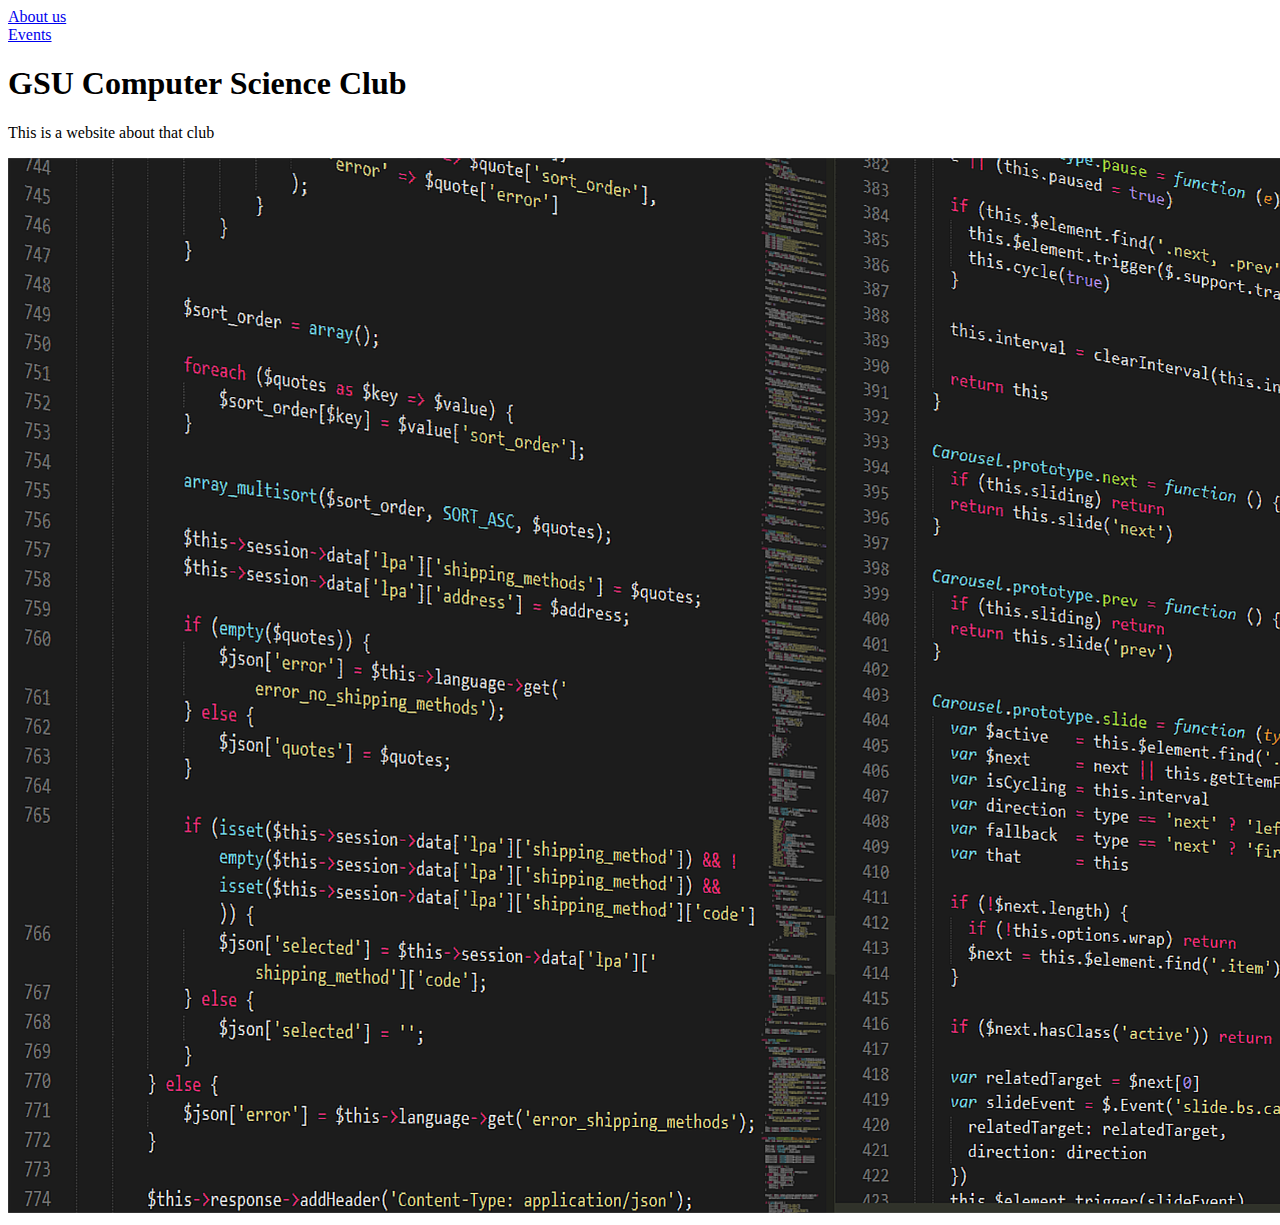
==== index.html @ 52b4e632 "Rename website.html to index.html" ====
<!DOCTYPE html>
<html lang="en">
<head>
    <meta charset="UTF-8">
    <meta http-equiv="X-UA-Compatible" content="IE=edge">
    <meta name="viewport" content="width=device-width, initial-scale=1.0">
    <link rel = "stylesheet" href = "style.css"/>
    <title>Document</title>
</head>
<body>
    <div class = "displayer">
        <a href = "about.html">About us</a>
    </div>
    <div class = "displayer">
        <a href = "events.html">Events</a>
    </div>
    <div>
        <h1>GSU Computer Science Club</h1>
        <p>This is a website about that club</p>
        <img src="programming-gabcac9fa4_1920.png" alt="Coding images">
    </div>
</body>
</html>
---- style.css ----
div.displayer{
    display: flex;
    justify-content: space-between;
}
div.brand{
    text-align: right;
}
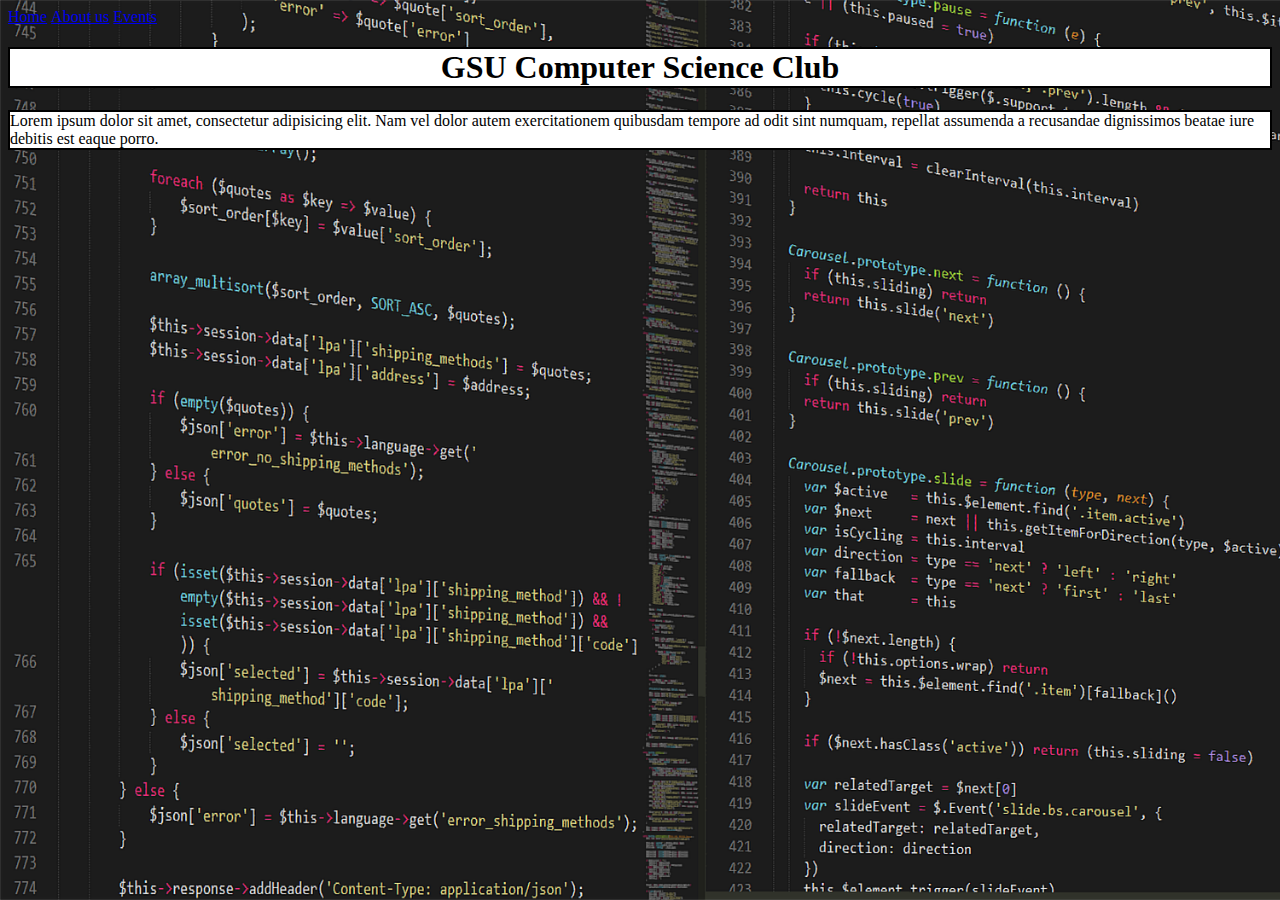
==== commit 73c30495: "add a background image, creating broders around texts, align the hhyperlinks into one line, organize" ====
--- a/index.html
+++ b/index.html
@@ -7,7 +7,10 @@
     <link rel = "stylesheet" href = "style.css"/>
     <title>Document</title>
 </head>
-<body>
+<body class = "body">
+    <div class = "displayer">
+        <a href = "index.html">Home</a>
+    </div>
     <div class = "displayer">
         <a href = "about.html">About us</a>
     </div>
@@ -15,9 +18,8 @@
         <a href = "events.html">Events</a>
     </div>
     <div>
-        <h1>GSU Computer Science Club</h1>
-        <p>This is a website about that club</p>
-        <img src="programming-gabcac9fa4_1920.png" alt="Coding images">
+        <h1 class = "center">GSU Computer Science Club</h1>
+        <p class = "text">Lorem ipsum dolor sit amet, consectetur adipisicing elit. Nam vel dolor autem exercitationem quibusdam tempore ad odit sint numquam, repellat assumenda a recusandae dignissimos beatae iure debitis est eaque porro.</p>
     </div>
 </body>
 </html>
--- a/style.css
+++ b/style.css
@@ -1,8 +1,26 @@
 
 div.displayer{
-    display: flex;
+    display: inline-block;
     justify-content: space-between;
 }
 div.brand{
     text-align: right;
-}+}
+body{
+    background-image: url('programming-gabcac9fa4_1920.png');
+    background-repeat: no-repeat;
+    background-attachment: fixed;
+    background-size: cover;
+}
+h1.center{
+    text-align: center;
+    border-style: solid;
+    border-width: 2px;
+    background-color: white;
+}
+p.text{
+    font-family: "Times New Roman", Times, serif;
+    border-style: solid;
+    border-width: 2px;
+    background-color: white;
+} 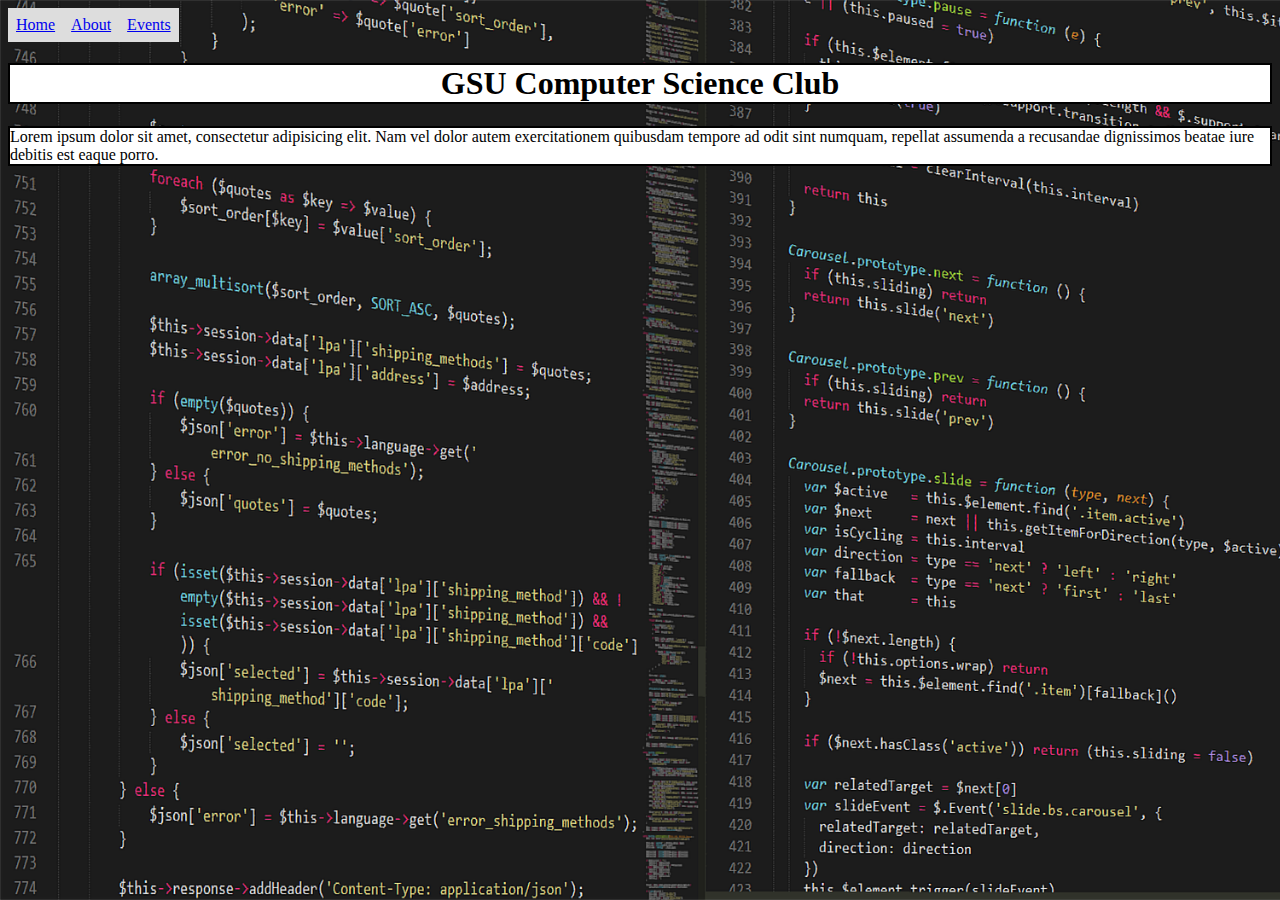
==== commit a1e056ea: "Put the hyperlinks into a list and turn it into a basic horizontal navigation bar" ====
--- a/index.html
+++ b/index.html
@@ -8,14 +8,13 @@
     <title>Document</title>
 </head>
 <body class = "body">
-    <div class = "displayer">
-        <a href = "index.html">Home</a>
-    </div>
-    <div class = "displayer">
-        <a href = "about.html">About us</a>
-    </div>
-    <div class = "displayer">
-        <a href = "events.html">Events</a>
+    <!--Change the div of the hyperlink to a list, then go to style.css and customize them into a horizontal navbar. Link is from w3schools about horizontal navbar.-->
+    <div>
+        <ul>
+            <li><a href = "index.html">Home</a></li>
+            <li><a href = "about.html">About</a></li>
+            <li><a href = "events.html">Events</a></li>
+        </ul>
     </div>
     <div>
         <h1 class = "center">GSU Computer Science Club</h1>
--- a/style.css
+++ b/style.css
@@ -1,10 +1,17 @@
 
-div.displayer{
-    display: inline-block;
-    justify-content: space-between;
+ul{
+    list-style-type: none;
+    margin: 0;
+    padding: 0;
+    overflow: hidden;
 }
-div.brand{
-    text-align: right;
+li{
+    float: left;
+}
+li a {
+    display: block;
+    padding: 8px;
+    background-color: #dddddd;
 }
 body{
     background-image: url('programming-gabcac9fa4_1920.png');
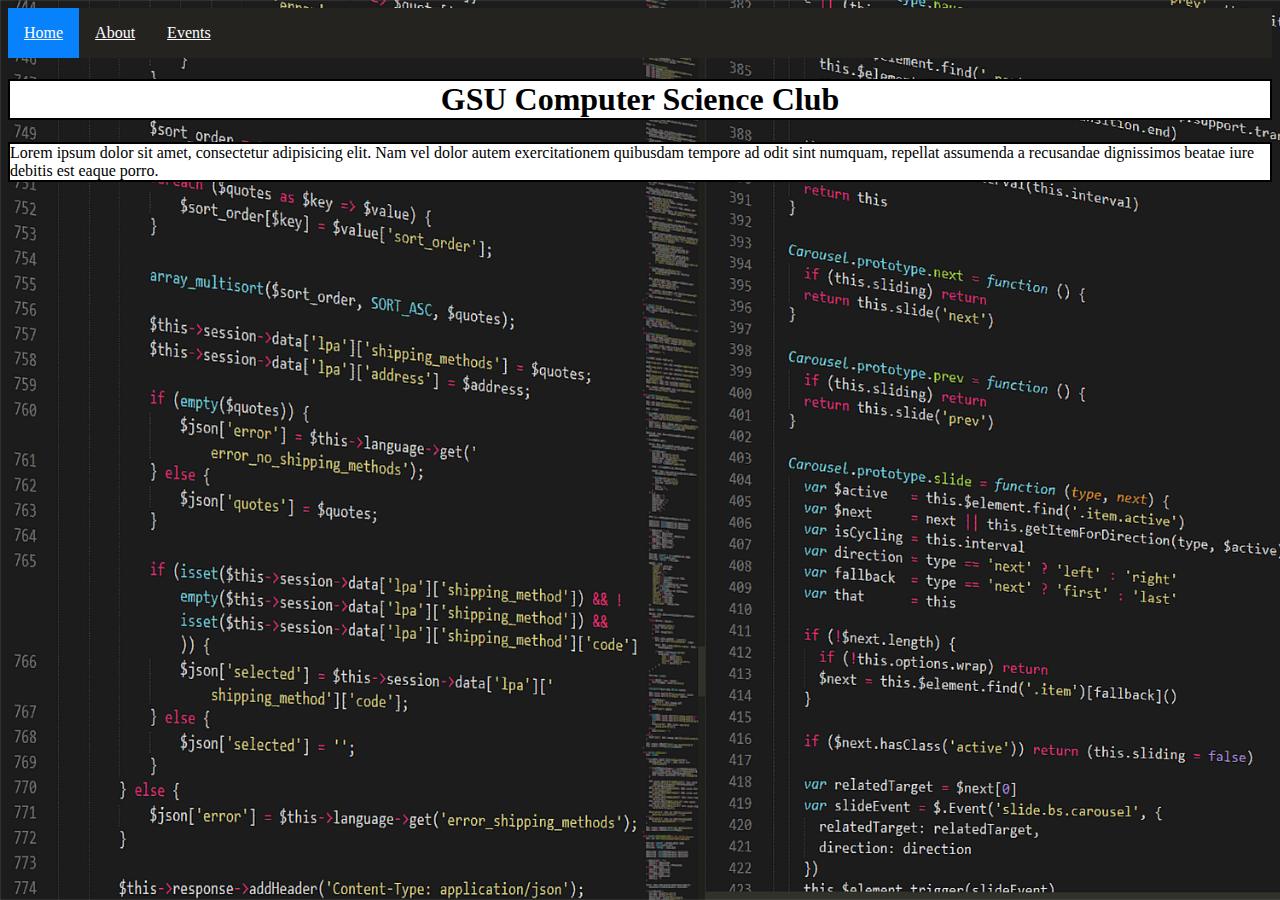
==== commit 8144253b: "Finish the basic horizontal navbar" ====
--- a/index.html
+++ b/index.html
@@ -11,9 +11,9 @@
     <!--Change the div of the hyperlink to a list, then go to style.css and customize them into a horizontal navbar. Link is from w3schools about horizontal navbar.-->
     <div>
         <ul>
-            <li><a href = "index.html">Home</a></li>
-            <li><a href = "about.html">About</a></li>
-            <li><a href = "events.html">Events</a></li>
+            <li><a class = "active" href = "index.html">Home</a></li>
+            <li><a  href = "about.html">About</a></li>
+            <li><a  href = "events.html">Events</a></li>
         </ul>
     </div>
     <div>
--- a/style.css
+++ b/style.css
@@ -4,14 +4,25 @@
     margin: 0;
     padding: 0;
     overflow: hidden;
+    background-color: #242320;
 }
 li{
     float: left;
 }
 li a {
     display: block;
-    padding: 8px;
-    background-color: #dddddd;
+    color: white;
+    text-align: center;
+    padding: 16px;
+}
+li a:hover:not(.active) {
+    background-color: white;
+    color: red;
+}
+
+.active {
+    background-color: #0882fc;
+    color: white;
 }
 body{
     background-image: url('programming-gabcac9fa4_1920.png');
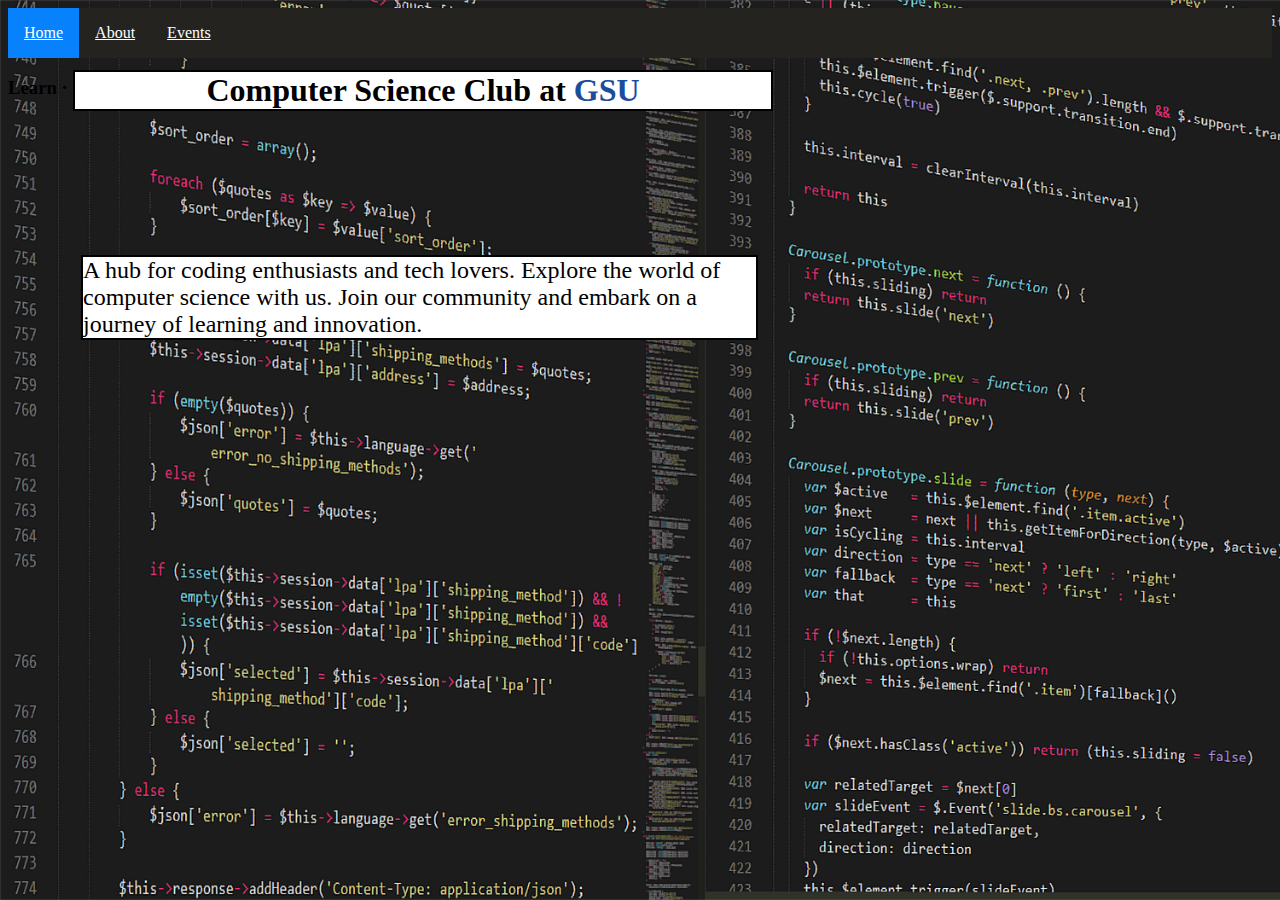
==== commit 6b87647e: "Update index.html" ====
--- a/index.html
+++ b/index.html
@@ -16,9 +16,25 @@
             <li><a  href = "events.html">Events</a></li>
         </ul>
     </div>
+    
+<div class="hero">
+    <!-- Learn & Code -->
     <div>
-        <h1 class = "center">GSU Computer Science Club</h1>
-        <p class = "text">Lorem ipsum dolor sit amet, consectetur adipisicing elit. Nam vel dolor autem exercitationem quibusdam tempore ad odit sint numquam, repellat assumenda a recusandae dignissimos beatae iure debitis est eaque porro.</p>
+        <h3>Learn · Code · Connect </h3>
     </div>
+
+    <!-- Club Name -->
+    <div style="position: relative; width: 700px; height: 172px; left: 65px; top: -50px;">
+        <h1 class = "center" >Computer Science Club at <font color="#1B4D9D">GSU</font></h1>
+    </div>
+
+    <!-- Club Description -->
+    <div style= "font-size: 24px; position:relative; top: -61px; width: 677px; height: 102px; left: 73px;">
+        <p class = "text" >A hub for coding enthusiasts and tech lovers. Explore the 
+            world of computer science with us. Join our community 
+            and embark on a journey of learning and innovation.</p>
+    </div>
+
+</div>
 </body>
 </html>
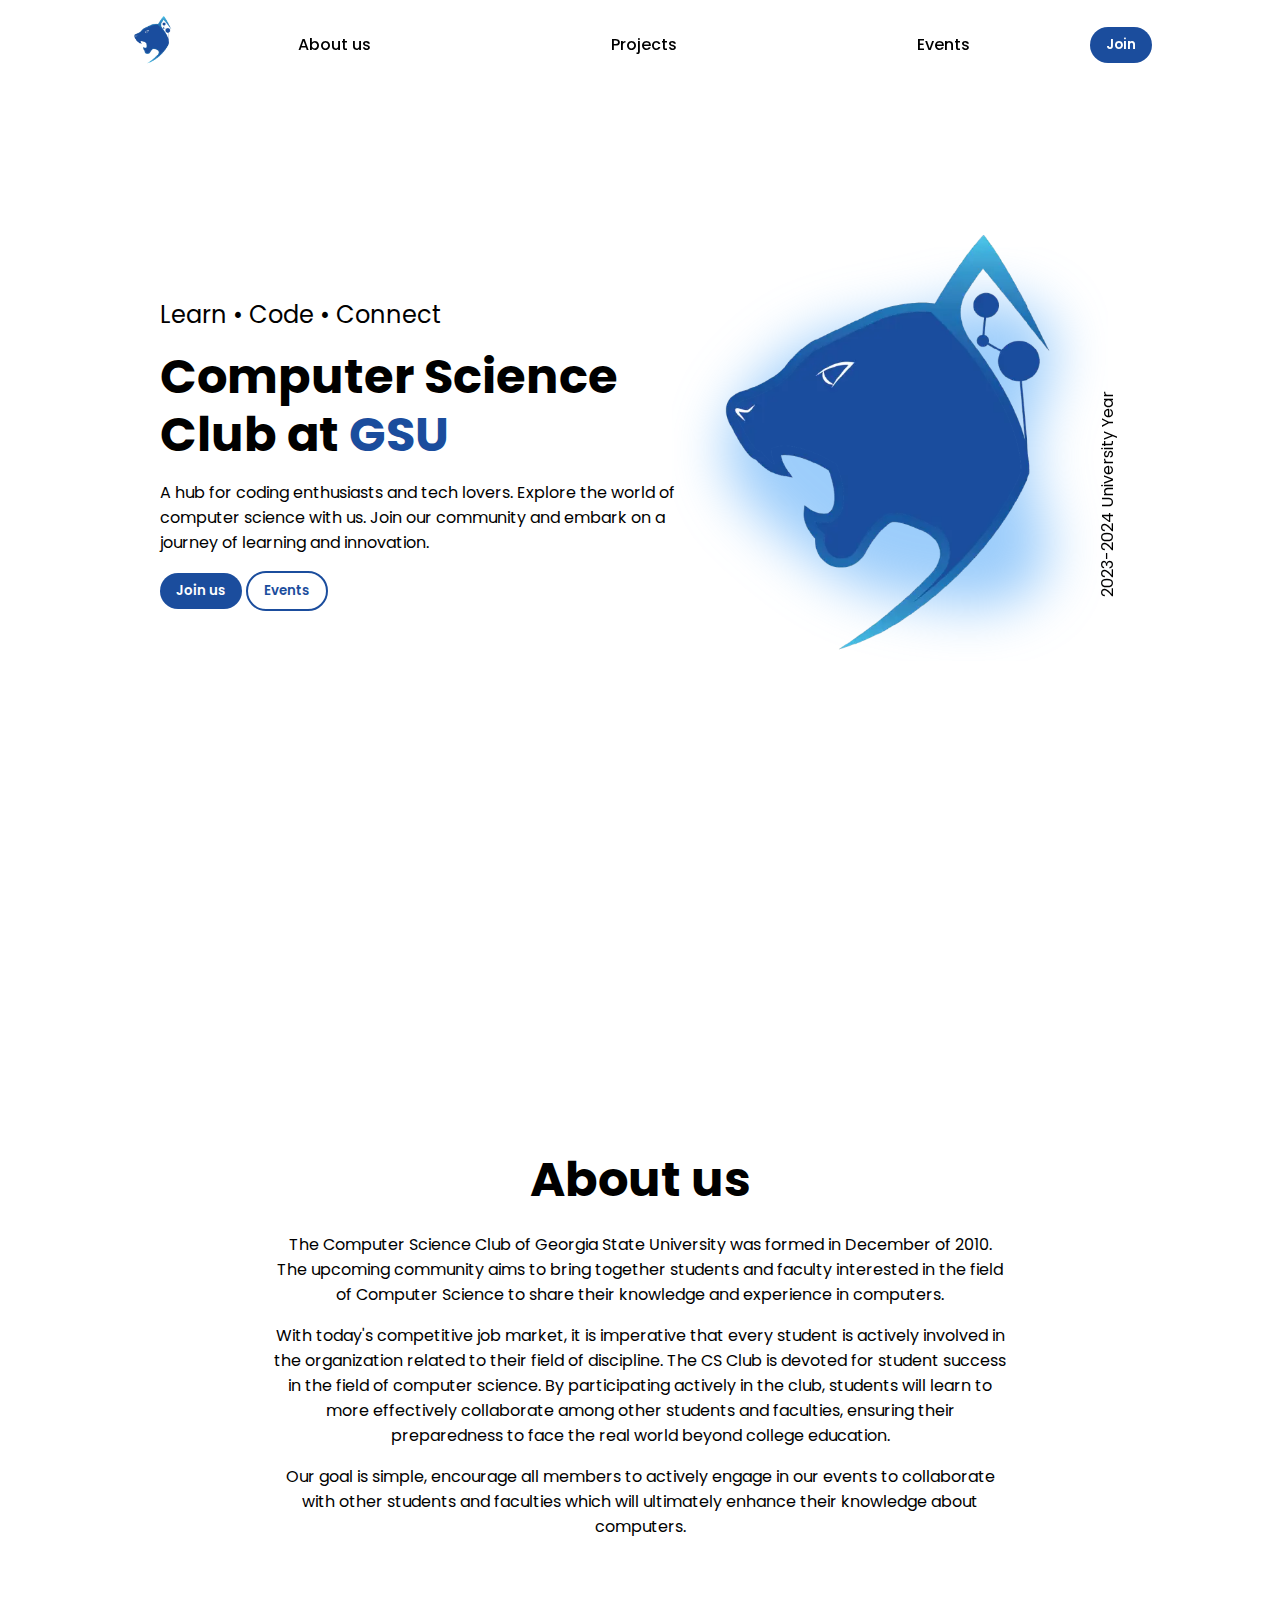
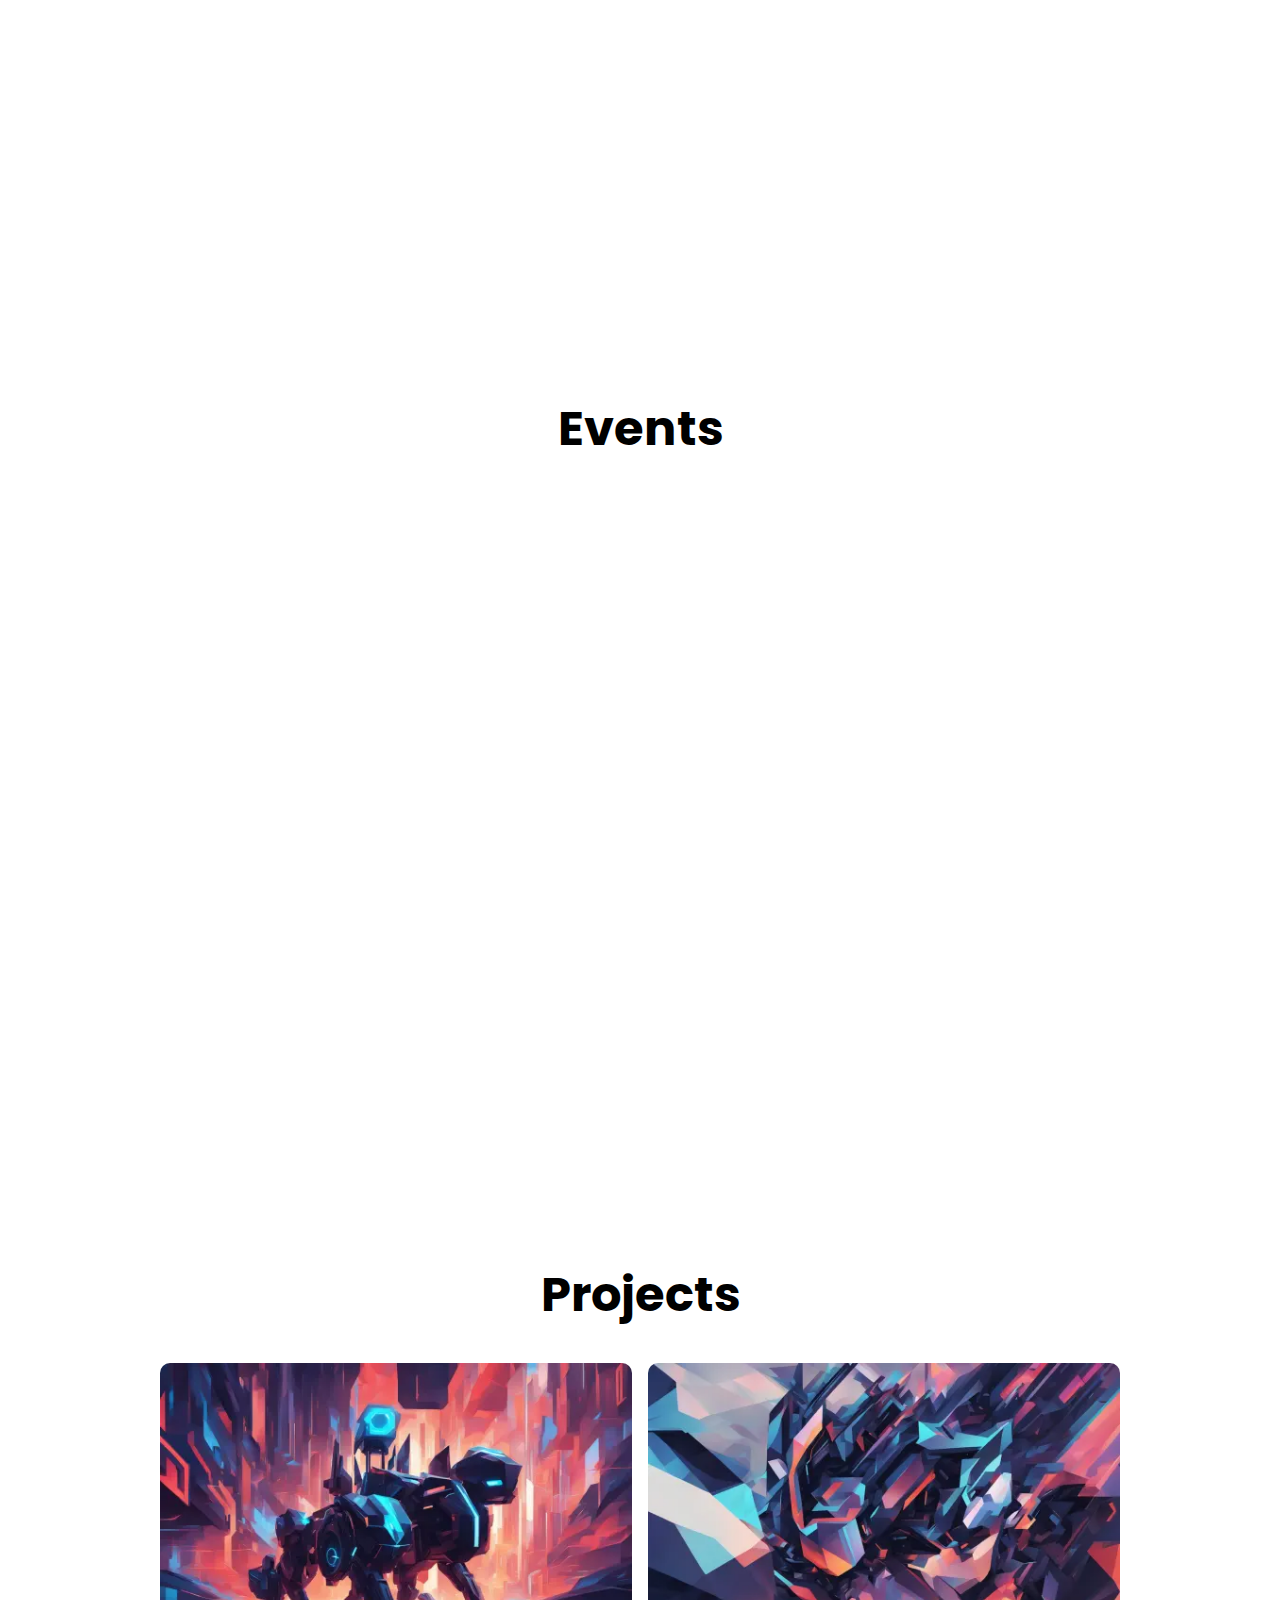
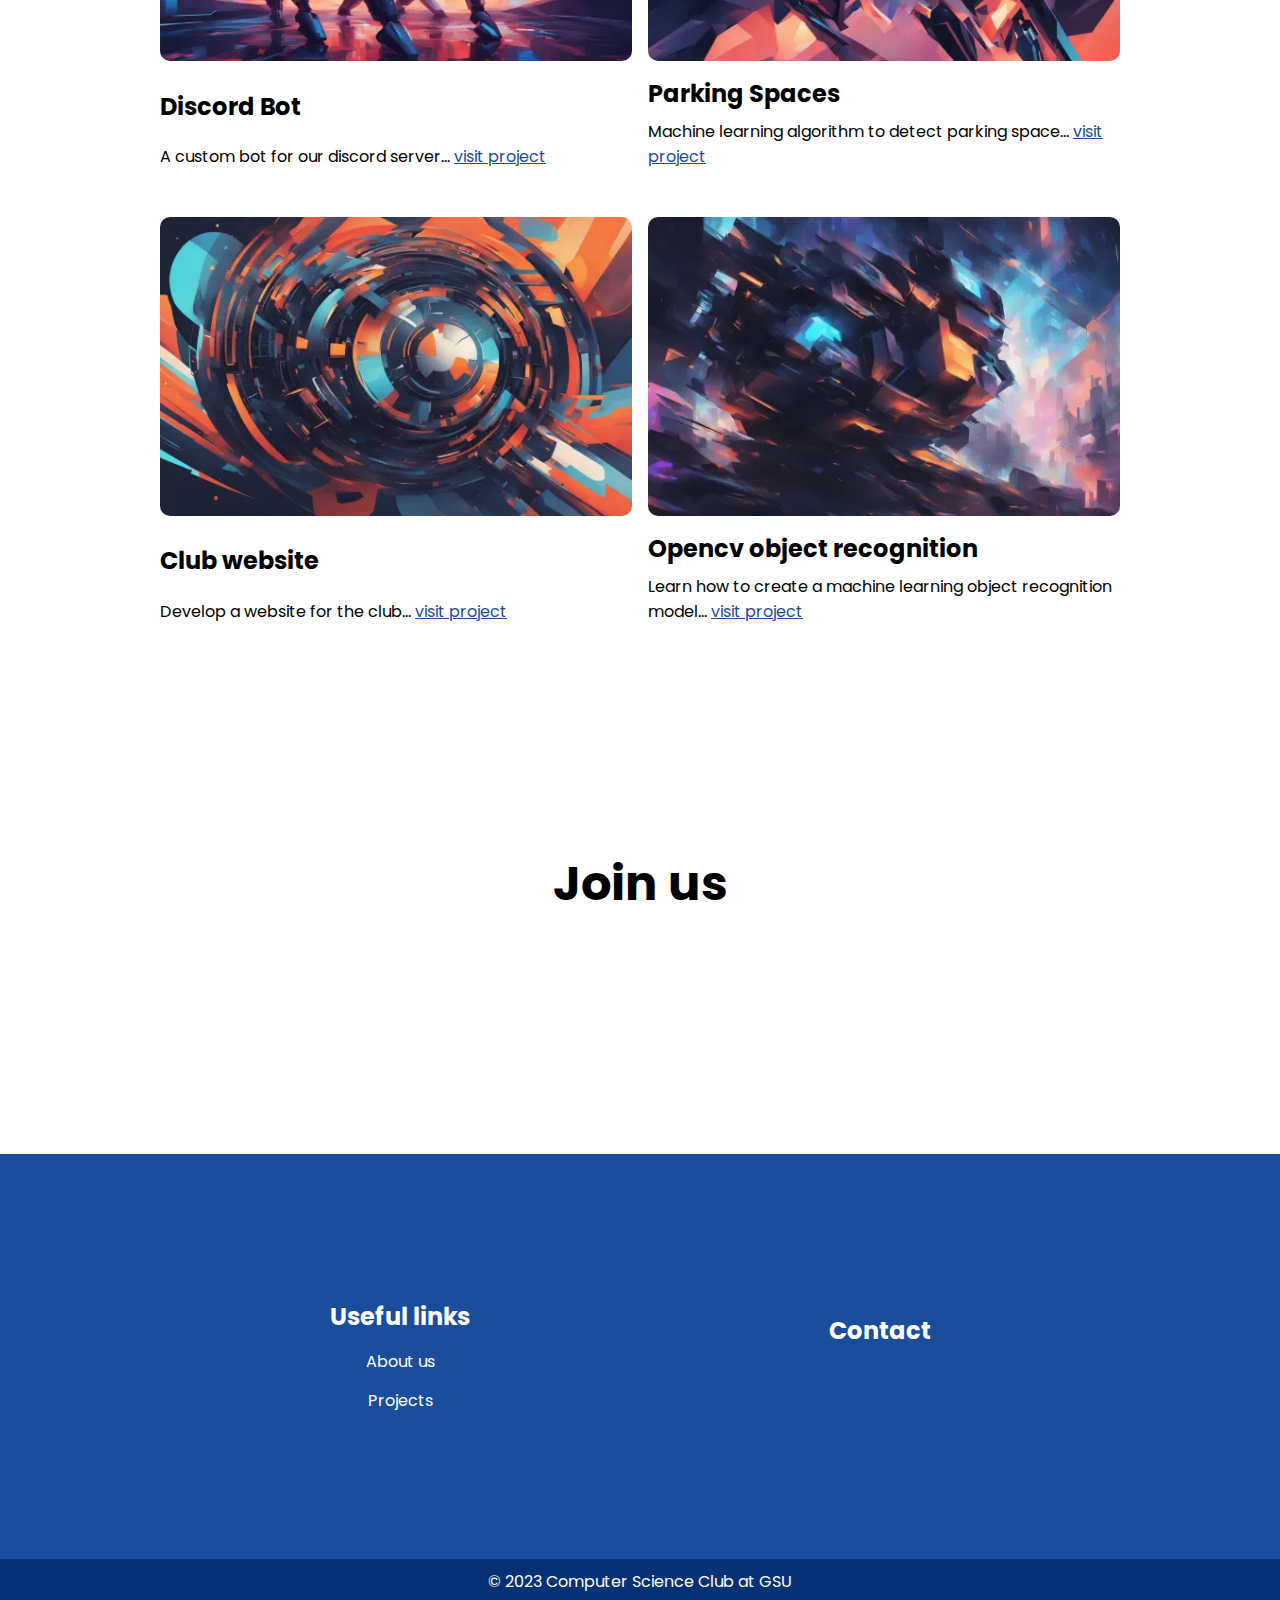
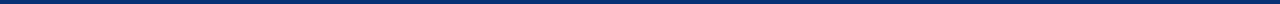
==== commit 35b843c0: "update: refer to this if you feel lost or need an idea" ====
--- a/index.html
+++ b/index.html
@@ -4,37 +4,159 @@
     <meta charset="UTF-8">
     <meta http-equiv="X-UA-Compatible" content="IE=edge">
     <meta name="viewport" content="width=device-width, initial-scale=1.0">
+    <meta name="description" content="The Computer Science Club of Georgia State University was formed in December of 2010. The upcoming community aims to bring together students and faculty interested in the field of Computer Science to share their knowledge and experience in computers.">
     <link rel = "stylesheet" href = "style.css"/>
-    <title>Document</title>
+    <title>Computer Science Club at GSU</title>
+    
+    <!-- Website logo for different devices -->
+    <link rel="apple-touch-icon" sizes="180x180" href="/favicon/apple-touch-icon.png">
+    <link rel="icon" type="image/png" sizes="32x32" href="/favicon/favicon-32x32.png">
+    <link rel="icon" type="image/png" sizes="16x16" href="/favicon/favicon-16x16.png">
+    <link rel="manifest" href="/favicon/site.webmanifest">
+    
+    <!-- Google Fonts -->
+    <link rel="preconnect" href="https://fonts.googleapis.com">
+    <link rel="preconnect" href="https://fonts.gstatic.com" crossorigin>
+    <link href="https://fonts.googleapis.com/css2?family=Poppins:wght@100;200;300;400;500;600;700;800;900&display=swap" rel="preload" as="style" onload="this.rel='stylesheet'">
 </head>
-<body class = "body">
-    <!--Change the div of the hyperlink to a list, then go to style.css and customize them into a horizontal navbar. Link is from w3schools about horizontal navbar.-->
-    <div>
-        <ul>
-            <li><a class = "active" href = "index.html">Home</a></li>
-            <li><a  href = "about.html">About</a></li>
-            <li><a  href = "events.html">Events</a></li>
-        </ul>
-    </div>
-    
-<div class="hero">
-    <!-- Learn & Code -->
-    <div>
-        <h3>Learn · Code · Connect </h3>
-    </div>
+<body>
+    <nav>
+        <div class="limiter flex-jsb-ac">
+            <div>
+                <picture>
+                    <source srcset="/assets/logo.webp" type="image/webp">
+                    <source srcset="/assets/logo.png" type="image/png"> 
+                    <img src="/assets/logo.png" alt="club logo" width="50" height="50" />
+                </picture>
+            </div>
+            <ul class="flex-jar-ac nav-text">
+                <li><a href="#about-us" class="nav-links">About us</a></li>
+                <li><a href="#projects" class="nav-links">Projects</a></li>
+                <li><a href="#events" class="nav-links">Events</a></li>
+            </ul>
+            <div>
+                <a href="https://pin.gsu.edu/organization/computer-science-club" target="_blank" referrerpolicy="no-referrer">
+                    <button class="btn-primary">Join</button>
+                </a>
+            </div>
+        </div>
+    </nav>
+    <main>
+        <div class="limiter">
+            <!-- Welcome Page -->
+            <section class="grid" id="welcome">
+                <div class="grid" id="welcome-grid-container">
+                    <div id="welcome-text-container">
+                        <div class="sub-heading">Learn • Code • Connect</div>
+                        <h1>Computer Science Club at <span id="GSU">GSU</span></h1>
+                        <p>A hub for coding enthusiasts and tech lovers. Explore the world of computer science with us. Join our community and embark on a journey of learning and innovation.</p>
+                        <div id="hero-button-container">
+                            <a href="https://pin.gsu.edu/organization/computer-science-club" target="_blank" referrerpolicy="no-referrer">
+                                <button class="btn-primary">Join us</button>
+                            </a>
+                            <a href="#events"><button class="btn-secondary">Events</button></a>
+                        </div>
+                    </div>
+                    <div id="welcome-img-container">
+                        <img src="/assets/logoBackground.svg" alt="club logo background" />
+                        <picture>
+                            <source srcset="/assets/logo.webp" type="image/webp">
+                            <source srcset="/assets/logo.png" type="image/png"> 
+                            <img src="/assets/logo.png" alt="club logo" />
+                        </picture>
+                    </div>
+                </div>
+                <div id="welcome-catalog">2023-2024 University Year</div>
+            </section>
+            
+            <!-- About us -->
+            <section id="about-us" class="flex-col-jc-ac">
+                <h1>About us</h1>
+                <div>
+                    <p>The Computer Science Club of Georgia State University was formed in December of 2010. The upcoming community aims to bring together students and faculty interested in the field of Computer Science to share their knowledge and experience in computers.</p>
+                    <p>With today's competitive job market, it is imperative that every student is actively involved in the organization related to their field of discipline. The CS Club is devoted for student success in the field of computer science. By participating actively in the club, students will learn to more effectively collaborate among other students and faculties, ensuring their preparedness to face the real world beyond college education.</p>
+                    <p>Our goal is simple, encourage all members to actively engage in our events to collaborate with other students and faculties which will ultimately enhance their knowledge about computers.</p>
+                </div>
+            </section>
 
-    <!-- Club Name -->
-    <div style="position: relative; width: 700px; height: 172px; left: 65px; top: -50px;">
-        <h1 class = "center" >Computer Science Club at <font color="#1B4D9D">GSU</font></h1>
-    </div>
+            <!-- Events -->
+            <section id="events" class="flex-col-jc-ac">
+                <h1>Events</h1>
+                <iframe title="google calendar" id="event-calendar" src="https://calendar.google.com/calendar/embed?src=9fslk7cu8mgo83jobom9p3ei94%40group.calendar.google.com&ctz=America%2FNew_York" frameborder="0" scrolling="0" width="800" height="600"></iframe>
+            </section>
 
-    <!-- Club Description -->
-    <div style= "font-size: 24px; position:relative; top: -61px; width: 677px; height: 102px; left: 73px;">
-        <p class = "text" >A hub for coding enthusiasts and tech lovers. Explore the 
-            world of computer science with us. Join our community 
-            and embark on a journey of learning and innovation.</p>
-    </div>
+            <!-- Projects -->
+            <section id="projects" class="flex-col-jc-ac">
+                <h1>Projects</h1>
+                <div class="grid" id="cards-container">
+                    <div class="project-card">
+                        <picture>
+                            <source srcset="/assets/bg_img_1.webp" type="image/webp">
+                            <source srcset="/assets/bg_img_1.png" type="image/png"> 
+                            <img loading="lazy" width="500" height="316" class="card-img" src="/assets/bg_img_1.png" alt="background image 1" />
+                        </picture>
+                        <h2>Discord Bot</h2>
+                        <p>A custom bot for our discord server... <a class="visit-link" href="https://github.com/csclub-gsu/discord-bot" target="_blank" referrerpolicy="no-referrer">visit project</a></p>
+                    </div>
+                    <div class="project-card">
+                        <picture>
+                            <source srcset="/assets/bg_img_2.webp" type="image/webp">
+                            <source srcset="/assets/bg_img_2.png" type="image/png"> 
+                            <img loading="lazy" width="500" height="316" class="card-img" src="/assets/bg_img_2.png" alt="background image 2" />
+                        </picture>
+                        <h2>Parking Spaces</h2>
+                        <p>Machine learning algorithm to detect parking space... <a class="visit-link" href="https://github.com/csclub-gsu/parking_spaces" target="_blank" referrerpolicy="no-referrer">visit project</a></p>
+                    </div>
+                    <div class="project-card">
+                        <picture>
+                            <source srcset="/assets/bg_img_3.webp" type="image/webp">
+                            <source srcset="/assets/bg_img_3.png" type="image/png"> 
+                            <img loading="lazy" width="500" height="316" class="card-img" src="/assets/bg_img_3.png" alt="background image 3" />
+                        </picture>
+                        <h2>Club website</h2>
+                        <p>Develop a website for the club... <a class="visit-link" href="https://github.com/csclub-gsu/clubwebsite" target="_blank" referrerpolicy="no-referrer">visit project</a></p>
+                    </div>
+                    <div class="project-card">
+                        <picture>
+                            <source srcset="/assets/bg_img_4.webp" type="image/webp">
+                            <source srcset="/assets/bg_img_4.png" type="image/png"> 
+                            <img loading="lazy" width="500" height="316" class="card-img" src="/assets/bg_img_4.png" alt="background image 4" />
+                        </picture>
+                        <h2>Opencv object recognition</h2>
+                        <p>Learn how to create a machine learning object recognition model... <a class="visit-link" href="https://github.com/csclub-gsu/opencv-object-recognition" target="_blank" referrerpolicy="no-referrer">visit project</a>
+                    </div>
+                </div>
+            </section>
 
-</div>
+            <!-- Join us -->
+            <div id="join-us" class="flex-col-jc-ac">
+                <h1>Join us</h1>
+                <div class="flex-jsb-ac">
+                    <a href="https://discord.gg/tqAedNwY7n" target="_blank" referrerpolicy="no-referrer"><img loading="lazy" src="/assets/icon_discord.svg" alt="discord logo" width="50" height="50" /></a>
+                    <a href="https://www.instagram.com/csclubgsu" target="_blank" referrerpolicy="no-referrer"><img loading="lazy" src="/assets/icon_instagram.svg" alt="instagram logo" width="50" height="50" /></a>
+                </div>
+            </div>
+        </div>
+    </main>
+    <footer class="grid">
+        <div id="footer-main">
+            <div class="limiter flex-jar-ac">
+                <div class="footer-text-container">
+                    <h2>Useful links</h2>
+                    <a href="#about-us"><p>About us</p></a>
+                    <a href="#projects"><p>Projects</p></a>
+                </div>
+                <div class="footer-text-container">
+                    <h2>Contact</h2>
+                    <a href="mailto:dpatel243@student.gsu.edu"><img loading="lazy" src="/assets/icon_mail.svg" alt="mail icon" width="30" height="30" /></a>
+                </div>
+            </div>
+        </div>
+        <div id="footer-bottom" class="flex-col-jc-ac">
+            <div class="limiter">
+                <p>&copy; 2023 Computer Science Club at GSU </p>
+            </div>
+        </div>
+    </footer>
 </body>
-</html>
+</html>--- a/style.css
+++ b/style.css
@@ -1,44 +1,260 @@
-
-ul{
-    list-style-type: none;
+/* Mobile first design */
+/* variable declaration */
+:root{
+    --primary: #1B4D9D;
+    --primary-text: #000;
+}
+
+/* reset default style */
+*{
+    padding:0;
     margin: 0;
+    font-family: 'Poppins', sans-serif;
+    box-sizing: border-box;
+}
+li, a{
+    text-decoration: none;
+    color: var(--primary-text);
+}
+li{
+    list-style: none;
+}
+
+/* base styles */
+body{
+    font-size: 14px;
+}
+section{
+    min-height: 100vh;
+    margin-bottom: 5rem;
+}
+h1{
+    font-size: 3em;
+}
+.sub-heading{
+    font-weight: 400;
+    font-size: 1.5em;
+}
+button{
+    background: none;
+    border: none;
+    padding: 0.6em 1.2em;
+    border-radius: 20px;
+    font-weight: 600;
+}
+button:hover{
+    cursor: pointer;
+}
+.limiter{
+    max-width: 1024px;
+    margin: 0 auto;
+    padding-left: 2em;
+    padding-right: 2em;
+}
+.flex-col{
+    display: flex;
+    flex-direction: column;
+}
+.flex-col-jar-ac, .flex-jar-ac{
+    display: flex;
+    justify-content: space-around;
+    align-items: center;
+}
+.flex-col-jsb-ac, .flex-jsb-ac{
+    display: flex;
+    justify-content: space-between;
+    align-items: center;
+}
+.flex-col-jc-ac{
+    display: flex;
+    justify-content: center;
+    align-items: center;
+}
+.flex-col-jc-ac, .flex-col-jar-ac, .flex-col-jsb-ac{
+    flex-direction: column;
+}
+.grid{
+    display: grid;
+}
+.btn-primary{
+    background-color: var(--primary);
+    color: white;
+}
+.btn-primary:hover{
+    background: linear-gradient(180deg, #113C81 -21.9%, #2162CA 62.45%, #113C81 129.68%);
+    box-shadow: 0px 0px 6px var(--primary);
+}
+.btn-secondary{
+    border: 2px solid var(--primary);
+    color: var(--primary);
+}
+.w-full{
+    width: 100%;
+}
+.h-full{
+    height: 100%;
+}
+nav{
+    width: 100%;
+    z-index: 10;
+    position: sticky;
+    top: 0;
+    left: 0;
+    right: 0;
+    padding: 1rem 1rem;
+    background-color: rgba(255, 255, 255, 0.6);
+    -webkit-backdrop-filter: blur(5px);
+    backdrop-filter: blur(5px);
+}
+nav > .limiter{
+    justify-content: space-between;
     padding: 0;
-    overflow: hidden;
-    background-color: #242320;
-}
-li{
-    float: left;
-}
-li a {
-    display: block;
+}
+.nav-text{
+    display: none;
+}
+#welcome{
+    margin-top: 0;
+    margin-bottom: 0;
+    min-height: 90vh;
+    grid-template-columns: 1.9fr 0.1fr;
+}
+#welcome-grid-container{
+    grid-template-columns: 1fr;
+    margin-bottom: 5rem;
+}
+#GSU{
+    color: var(--primary);
+}
+#welcome-catalog{
+    display: flex;
+    justify-content: center;
+    align-items: start;
+    writing-mode: vertical-lr;
+    transform: rotateZ(180deg);
+}
+#welcome-text-container{
+    display: flex;
+    flex-direction: column;
+    justify-content: center;
+    gap: 1em;
+}
+#welcome-text-container > h1{
+    line-height: 120%;
+}
+#welcome-img-container{
+    display: none;
+}
+#about-us  p{
+    text-align: center;
+    margin: 1em;
+}
+
+#event-calendar{
+    width: 100%;
+}
+#projects{
+    gap: 2em;
+}
+.visit-link{
+    color: var(--primary);
+    text-decoration: underline;
+}
+.project-card{
+    display: flex;
+    flex-direction: column;
+    justify-content: space-between;
+    gap: 0.5em;
+}
+#cards-container{
+    grid-template-columns: 1fr;
+    row-gap: 2em; 
+}
+#cards-container  img{
+    border-radius: 10px;
+    width: 100%;
+    height: auto;
+    object-fit: contain;
+}
+#join-us{
+    min-height: 50vh;
+    display: flex;
+    gap: 2em;
+}
+#join-us > div{
+    width: 200px;
+}
+footer{
+    height: 50vh;
+    background-color: var(--primary);
+    text-align: center;
+}
+footer *{
     color: white;
-    text-align: center;
-    padding: 16px;
-}
-li a:hover:not(.active) {
-    background-color: white;
-    color: red;
-}
-
-.active {
-    background-color: #0882fc;
-    color: white;
-}
-body{
-    background-image: url('programming-gabcac9fa4_1920.png');
-    background-repeat: no-repeat;
-    background-attachment: fixed;
-    background-size: cover;
-}
-h1.center{
-    text-align: center;
-    border-style: solid;
-    border-width: 2px;
-    background-color: white;
-}
-p.text{
-    font-family: "Times New Roman", Times, serif;
-    border-style: solid;
-    border-width: 2px;
-    background-color: white;
-} +}
+footer{
+    grid-template-rows: 1.8fr 0.2fr;
+}
+#footer-main > div{
+    height: 100%;
+}
+.footer-text-container{
+    width: 50%;
+    display: flex;
+    flex-direction: column;
+    align-items: center;
+    justify-content: center;
+    gap: 0.9rem;
+}
+#footer-bottom{
+    background-color: #073175;
+}
+
+/* tablets */
+@media screen and (min-width: 620px) {
+    body{
+        font-size: 16px;
+    }
+    .nav-text{
+        display: flex;
+        width: 100%;
+        font-weight: 500;
+    }
+    #welcome-grid-container{
+        grid-template-columns: 0.6fr 0.4fr;
+    }
+    #welcome-img-container{
+        display: initial;
+        display: flex;
+        position: relative;
+        justify-content: center;
+        align-items: center;
+    }
+    #welcome-img-container  img{
+        top: 50%;
+        left: 50%;
+        transform: translate(-50%, -50%);
+        position: absolute;
+        width: 120%;
+        height: auto;
+        object-fit: contain;
+    }
+    #about-us > div{
+        margin: 0 auto;
+        max-width: 80%;
+    }
+    #cards-container{
+        grid-template-columns: 1fr 1fr;
+        column-gap: 1em;
+        row-gap: 3em;
+    }
+}
+    
+/* desktop screen */
+@media screen and (min-width: 960px){
+    
+}
+/* large screen */
+@media screen and (min-width: 1200px){
+    
+}